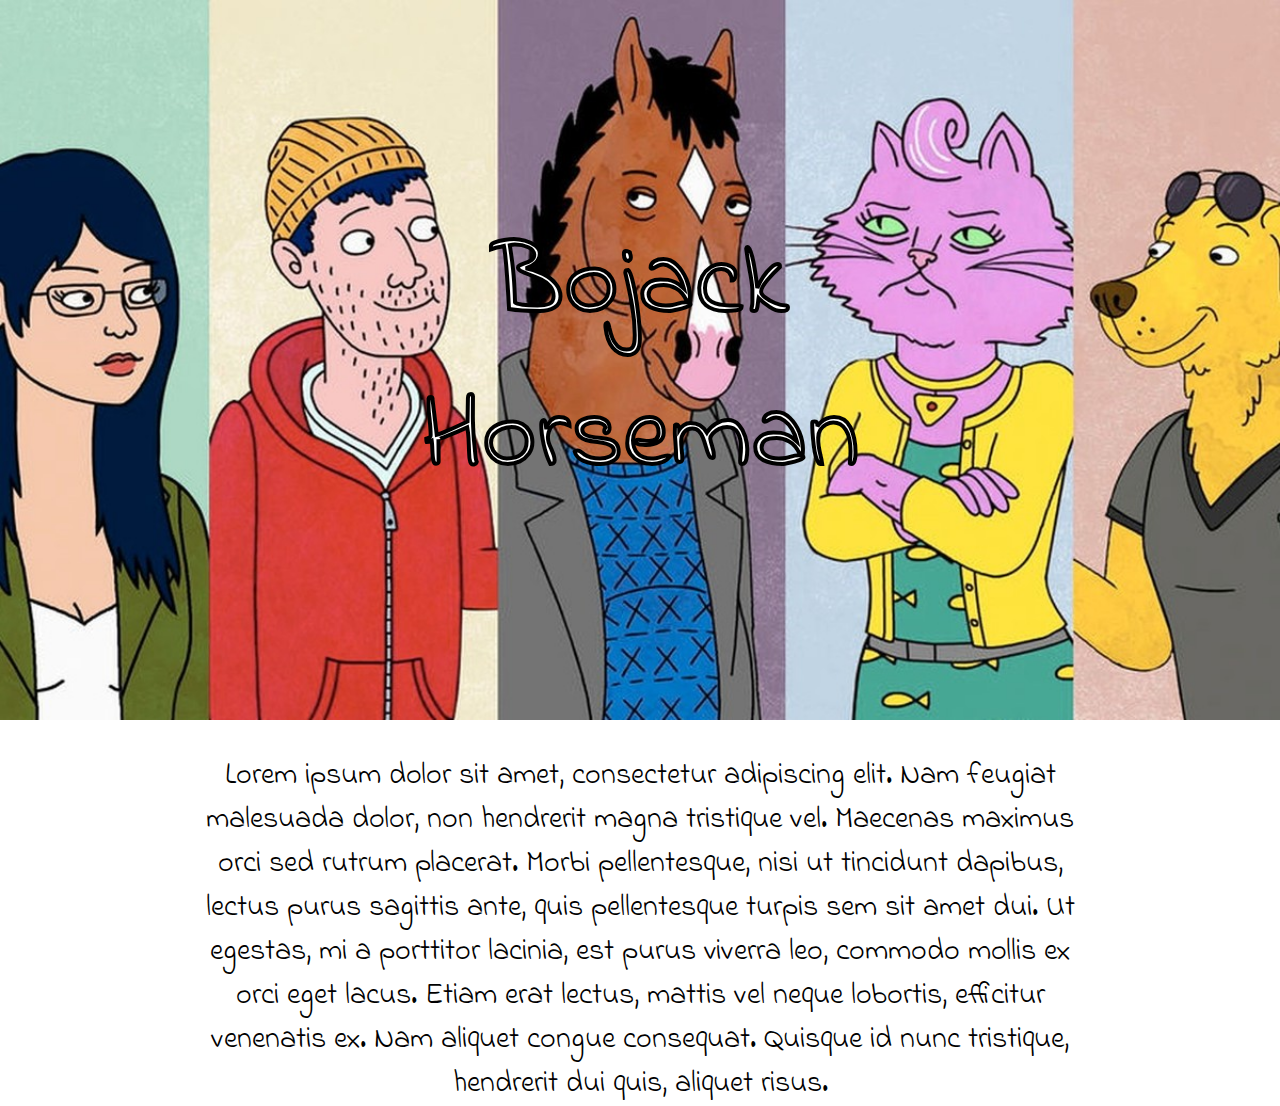
==== index.html @ 849769b9 "mobile version of intro" ====
<!DOCTYPE html>
<html lang="en">
  <head>
    <meta charset="UTF-8" />
    <meta http-equiv="X-UA-Compatible" content="IE=edge" />
    <meta name="viewport" content="width=device-width, initial-scale=1.0" />
    <link rel="stylesheet" href="style.css" />
    <title>Bojack Horseman</title>
    <link rel="preconnect" href="https://fonts.gstatic.com" />
    <link
      href="https://fonts.googleapis.com/css2?family=Indie+Flower&display=swap"
      rel="stylesheet"
    />
  </head>
  <body>
    <div class="container">
      <img class="coverbig" src="svi.jpg" alt="" />
      <div class="centered">Bojack Horseman</div>
    </div>

    <div class="introtext">
      Lorem ipsum dolor sit amet, consectetur adipiscing elit. Nam feugiat
      malesuada dolor, non hendrerit magna tristique vel. Maecenas maximus orci
      sed rutrum placerat. Morbi pellentesque, nisi ut tincidunt dapibus, lectus
      purus sagittis ante, quis pellentesque turpis sem sit amet dui. Ut
      egestas, mi a porttitor lacinia, est purus viverra leo, commodo mollis ex
      orci eget lacus. Etiam erat lectus, mattis vel neque lobortis, efficitur
      venenatis ex. Nam aliquet congue consequat. Quisque id nunc tristique,
      hendrerit dui quis, aliquet risus.
    </div>
  </body>
</html>
---- style.css ----
body {
  margin: 0;
  padding: 0;
}
.coverbig {
  width: 100%;
}
.container {
  position: relative;
  text-align: center;
  color: white;
}

.centered {
  position: absolute;
  top: 50%;
  left: 50%;
  transform: translate(-50%, -50%);
  font-family: Indie Flower;
  font-size: 105px;
  -webkit-text-stroke: 4px black;
}

.introtext {
  font-family: Indie Flower;
  font-size: 30px;
  text-align: center;
  width: 900px;
  margin:auto;
  margin-top: 30px;
}
@media (max-width: 450px) {
  .centered {
    font-size: 50px;
    -webkit-text-stroke: 2px black;
  }
  .introtext {
    width:auto; 
    font-size: 20px;
    padding: 0px 20px;
    
  }
}
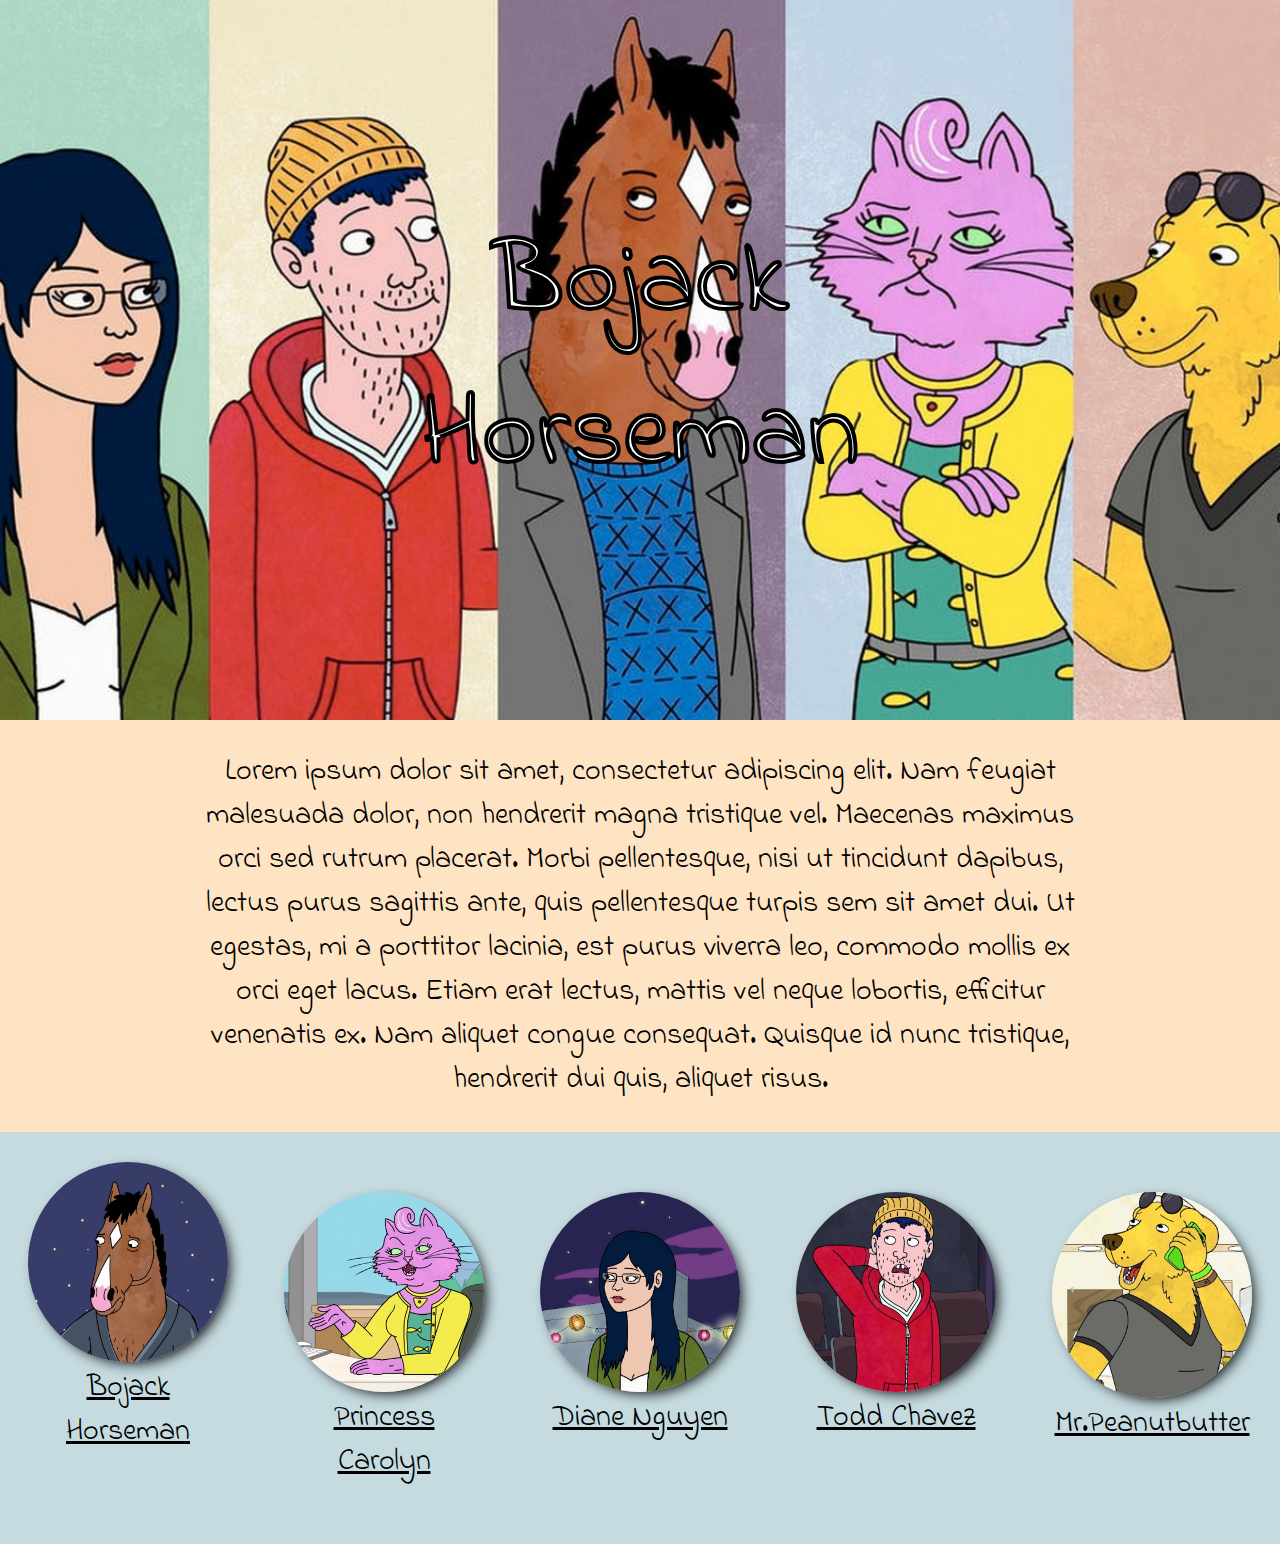
==== commit ca05bb4b: "characters" ====
--- a/index.html
+++ b/index.html
@@ -17,16 +17,53 @@
       <img class="coverbig" src="svi.jpg" alt="" />
       <div class="centered">Bojack Horseman</div>
     </div>
+    <div class="introcontainer">
+      <div class="introtext">
+        Lorem ipsum dolor sit amet, consectetur adipiscing elit. Nam feugiat
+        malesuada dolor, non hendrerit magna tristique vel. Maecenas maximus
+        orci sed rutrum placerat. Morbi pellentesque, nisi ut tincidunt dapibus,
+        lectus purus sagittis ante, quis pellentesque turpis sem sit amet dui.
+        Ut egestas, mi a porttitor lacinia, est purus viverra leo, commodo
+        mollis ex orci eget lacus. Etiam erat lectus, mattis vel neque lobortis,
+        efficitur venenatis ex. Nam aliquet congue consequat. Quisque id nunc
+        tristique, hendrerit dui quis, aliquet risus.
+      </div>
+    </div>
+    <div class="charactercontainer">
+      <div style="width: 200px">
+        <img src="Bojack1.jpg" alt="" class="characterphoto" />
+        <div class="charactername">
+          <a href="Bojack.html">Bojack Horseman</a>
+        </div>
+      </div>
 
-    <div class="introtext">
-      Lorem ipsum dolor sit amet, consectetur adipiscing elit. Nam feugiat
-      malesuada dolor, non hendrerit magna tristique vel. Maecenas maximus orci
-      sed rutrum placerat. Morbi pellentesque, nisi ut tincidunt dapibus, lectus
-      purus sagittis ante, quis pellentesque turpis sem sit amet dui. Ut
-      egestas, mi a porttitor lacinia, est purus viverra leo, commodo mollis ex
-      orci eget lacus. Etiam erat lectus, mattis vel neque lobortis, efficitur
-      venenatis ex. Nam aliquet congue consequat. Quisque id nunc tristique,
-      hendrerit dui quis, aliquet risus.
+      <div class="character">
+        <img src="PrincessCarolyn1.png" alt="" class="characterphoto" />
+        <div class="charactername">
+          <a href="PrincessCarolyn.html">Princess Carolyn</a>
+        </div>
+      </div>
+
+  <div class="character">
+        <img src="Diane1.jpg" alt="" class="characterphoto" />
+        <div class="charactername">
+          <a href="Diane.html">Diane Nguyen</a>
+        </div>
+      </div>
+
+      <div class="character" >
+        <img src="Todd1.webp" alt="" class="characterphoto" />
+        <div class="charactername">
+          <a href="Todd.html">Todd Chavez</a>
+        </div>
+      </div>
+
+      <div class="character">
+        <img src="MrPeanutbutter1.png" alt="" class="characterphoto" />
+        <div class="charactername">
+          <a href="MrPeanutbutter.html">Mr.Peanutbutter</a>
+        </div>
+      </div>
     </div>
   </body>
 </html>
--- a/style.css
+++ b/style.css
@@ -4,6 +4,7 @@
 }
 .coverbig {
   width: 100%;
+  display: block;
 }
 .container {
   position: relative;
@@ -26,18 +27,57 @@
   font-size: 30px;
   text-align: center;
   width: 900px;
-  margin:auto;
-  margin-top: 30px;
+  margin: auto;
+  padding: 30px 20px;
+ 
 }
+
+.characterphoto {
+  width: 200px;
+  border-radius: 50%;
+  box-shadow: 5px 5px 14px -4px #000000;
+}
+
+.charactercontainer {
+  display: flex;
+  flex-direction: row;
+  justify-content: space-around;
+  padding: 30px 0px;
+  background-color: #c5dbe0;
+}
+
+.charactername {
+  text-align: center;
+}
+
+.introcontainer {
+  display: flex;
+  background-color: bisque;
+}
+
+.character {
+  padding:30px 0px;
+  width: 200px;
+}
+
+a {
+  color: black;
+  font-family: Indie Flower;
+  font-size: 30px;
+}
+
 @media (max-width: 450px) {
   .centered {
     font-size: 50px;
     -webkit-text-stroke: 2px black;
   }
   .introtext {
-    width:auto; 
+    width: auto;
     font-size: 20px;
-    padding: 0px 20px;
-    
   }
-}+
+  .charactercontainer {
+    flex-direction: column;
+    align-items: center;
+  }
+}
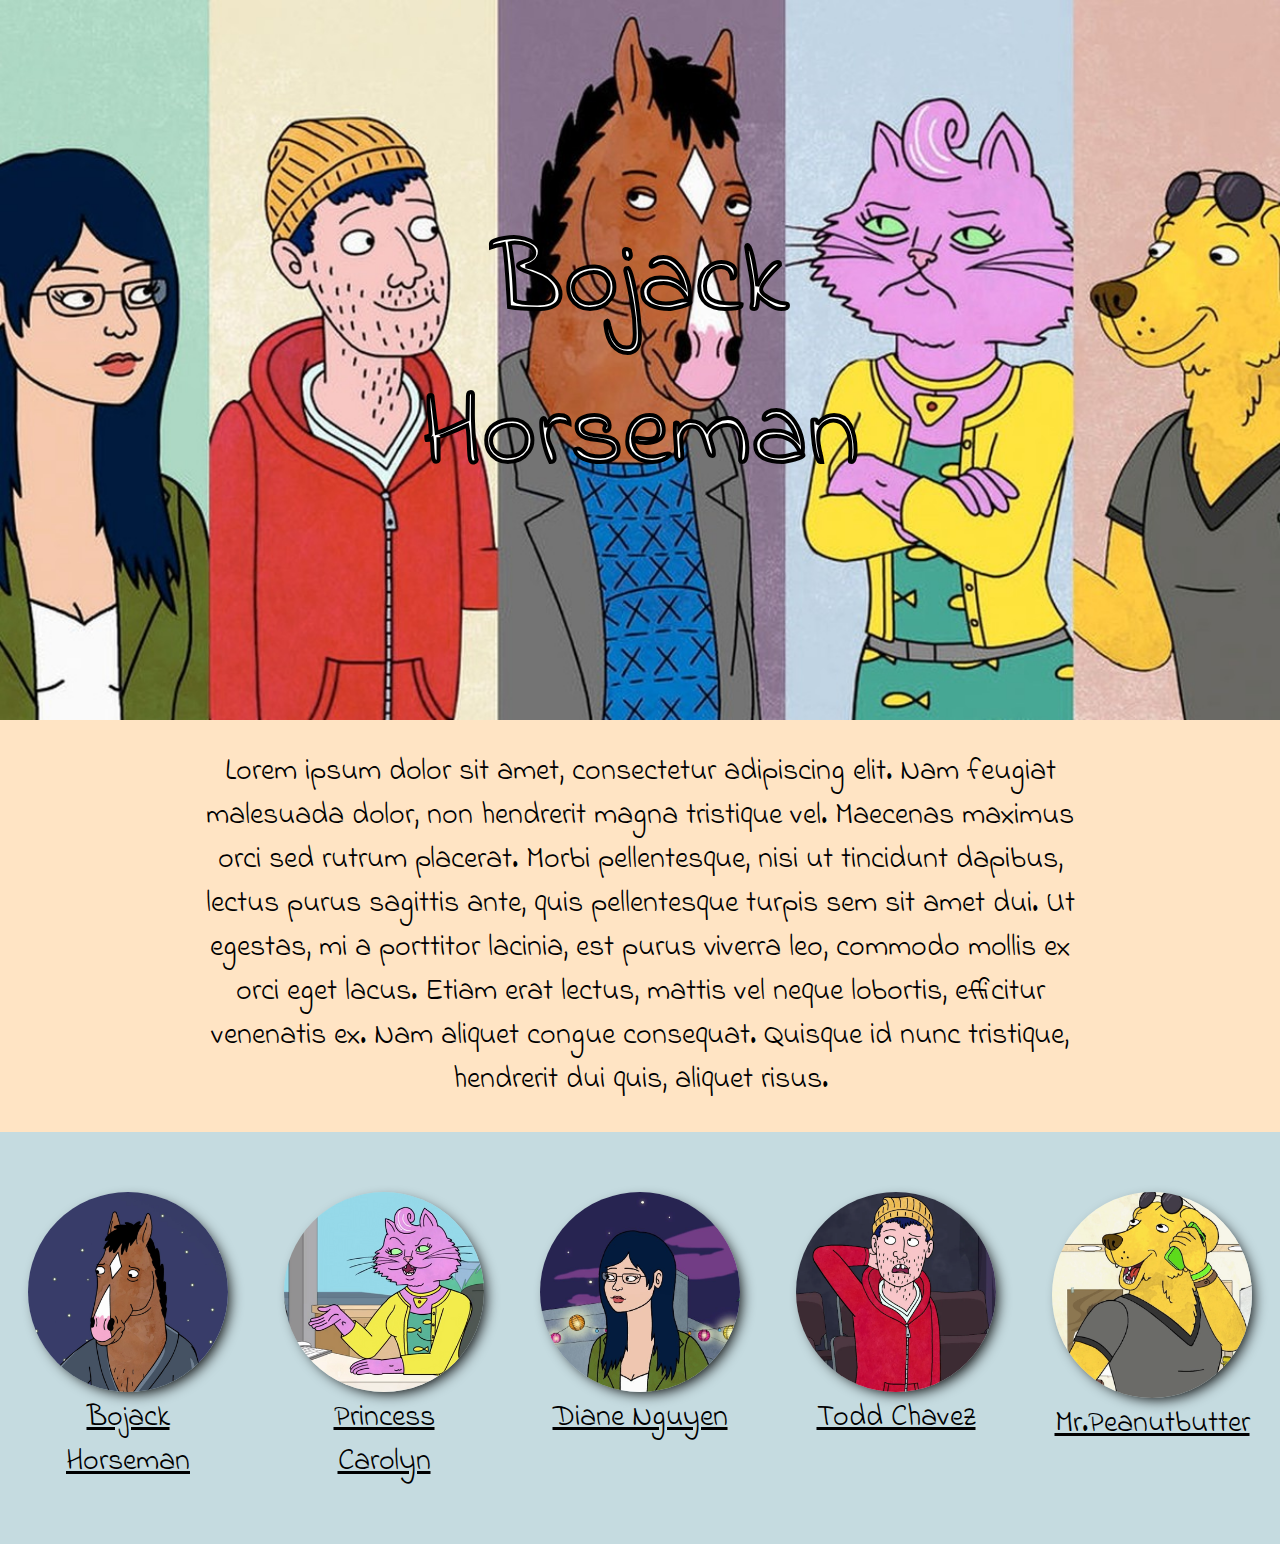
==== commit 312ce062: "fix stupid" ====
--- a/index.html
+++ b/index.html
@@ -30,7 +30,7 @@
       </div>
     </div>
     <div class="charactercontainer">
-      <div style="width: 200px">
+      <div class="character">
         <img src="Bojack1.jpg" alt="" class="characterphoto" />
         <div class="charactername">
           <a href="Bojack.html">Bojack Horseman</a>
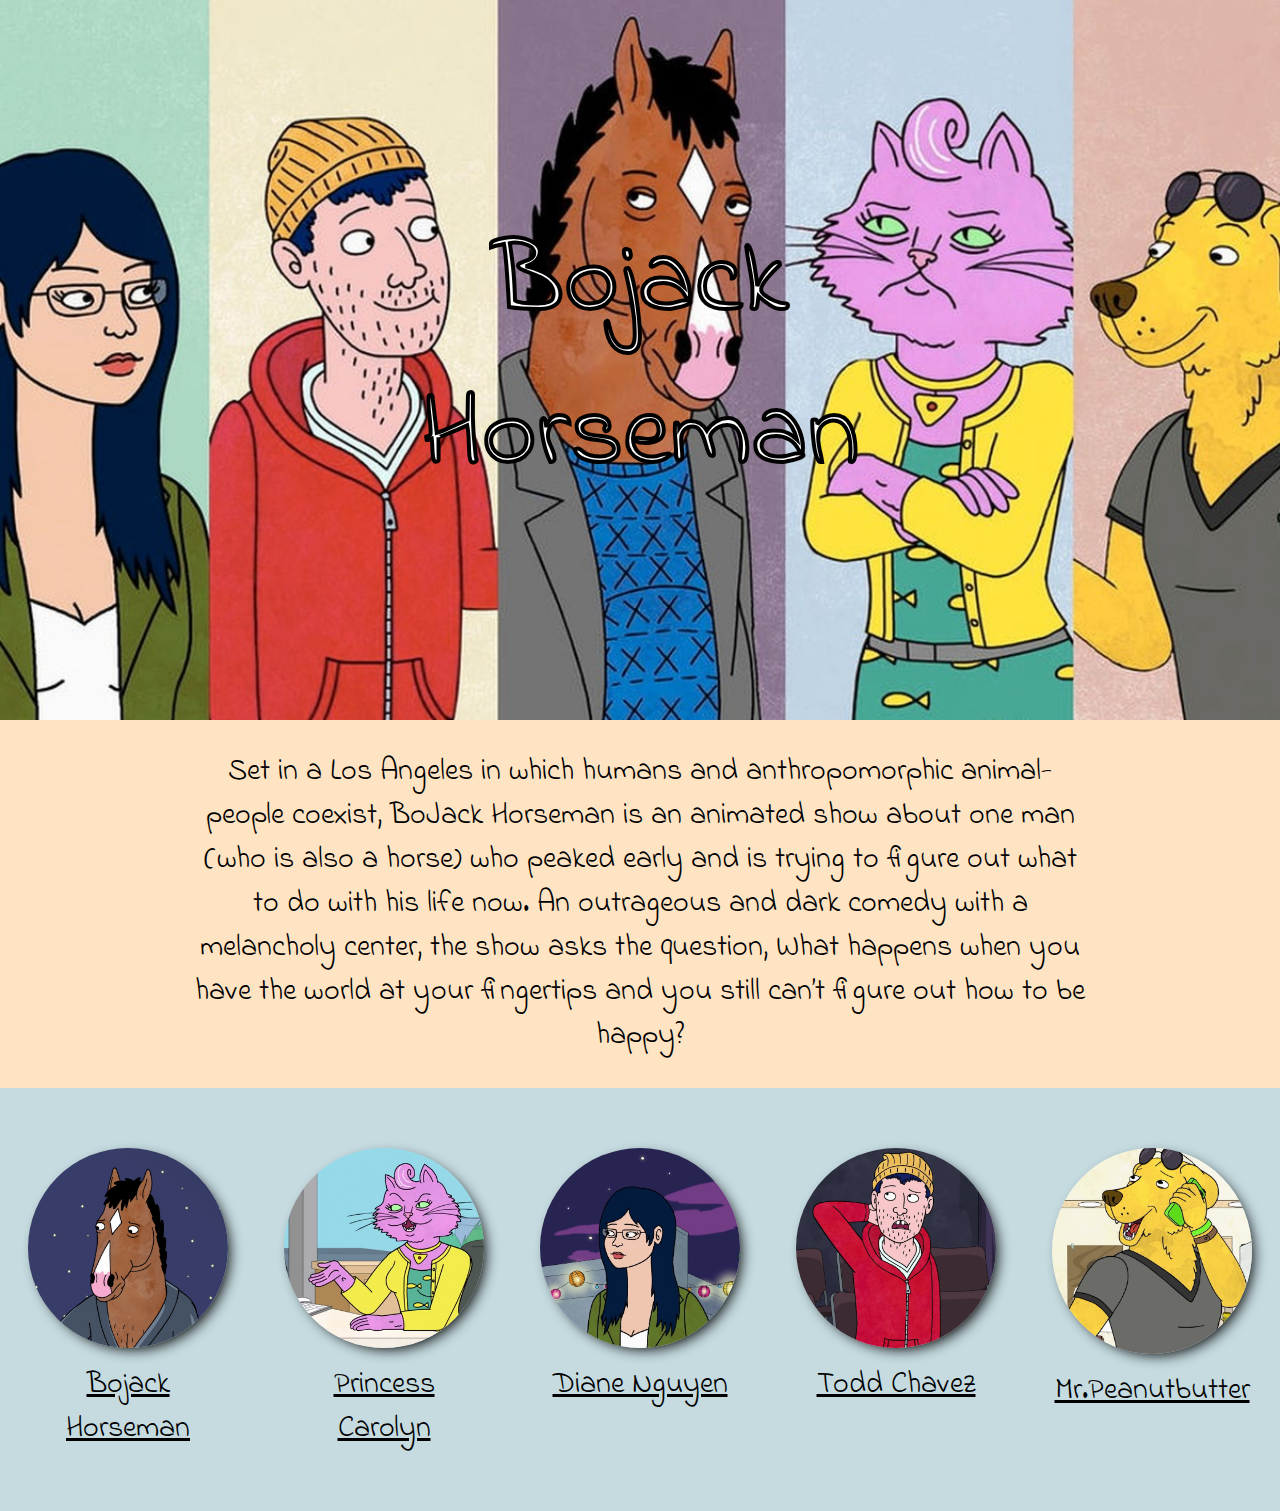
==== commit 75f26eff: "ch html, bojack html" ====
--- a/index.html
+++ b/index.html
@@ -19,47 +19,55 @@
     </div>
     <div class="introcontainer">
       <div class="introtext">
-        Lorem ipsum dolor sit amet, consectetur adipiscing elit. Nam feugiat
-        malesuada dolor, non hendrerit magna tristique vel. Maecenas maximus
-        orci sed rutrum placerat. Morbi pellentesque, nisi ut tincidunt dapibus,
-        lectus purus sagittis ante, quis pellentesque turpis sem sit amet dui.
-        Ut egestas, mi a porttitor lacinia, est purus viverra leo, commodo
-        mollis ex orci eget lacus. Etiam erat lectus, mattis vel neque lobortis,
-        efficitur venenatis ex. Nam aliquet congue consequat. Quisque id nunc
-        tristique, hendrerit dui quis, aliquet risus.
+        Set in a Los Angeles in which humans and anthropomorphic animal-people
+        coexist, BoJack Horseman is an animated show about one man (who is also
+        a horse) who peaked early and is trying to figure out what to do with
+        his life now. An outrageous and dark comedy with a melancholy center,
+        the show asks the question, What happens when you have the world at your
+        fingertips and you still can’t figure out how to be happy?
       </div>
     </div>
     <div class="charactercontainer">
       <div class="character">
-        <img src="Bojack1.jpg" alt="" class="characterphoto" />
+        <a href="Bojack.html"
+          ><img src="Bojack1.jpg" alt="" class="characterphoto"
+        /></a>
         <div class="charactername">
           <a href="Bojack.html">Bojack Horseman</a>
         </div>
       </div>
 
       <div class="character">
-        <img src="PrincessCarolyn1.png" alt="" class="characterphoto" />
+        <a href="PrincessCarolyn.html"
+          ><img src="PrincessCarolyn1.png" alt="" class="characterphoto"
+        /></a>
         <div class="charactername">
           <a href="PrincessCarolyn.html">Princess Carolyn</a>
         </div>
       </div>
 
-  <div class="character">
-        <img src="Diane1.jpg" alt="" class="characterphoto" />
+      <div class="character">
+        <a href="Diane.html">
+          <img src="Diane1.jpg" alt="" class="characterphoto"
+        /></a>
         <div class="charactername">
           <a href="Diane.html">Diane Nguyen</a>
         </div>
       </div>
 
-      <div class="character" >
-        <img src="Todd1.webp" alt="" class="characterphoto" />
+      <div class="character">
+        <a href="Todd.html"
+          ><img src="Todd1.webp" alt="" class="characterphoto"
+        /></a>
         <div class="charactername">
           <a href="Todd.html">Todd Chavez</a>
         </div>
       </div>
 
       <div class="character">
-        <img src="MrPeanutbutter1.png" alt="" class="characterphoto" />
+        <a href="MrPeanutbutter.html">
+          <img src="MrPeanutbutter1.png" alt="" class="characterphoto"
+        /></a>
         <div class="charactername">
           <a href="MrPeanutbutter.html">Mr.Peanutbutter</a>
         </div>
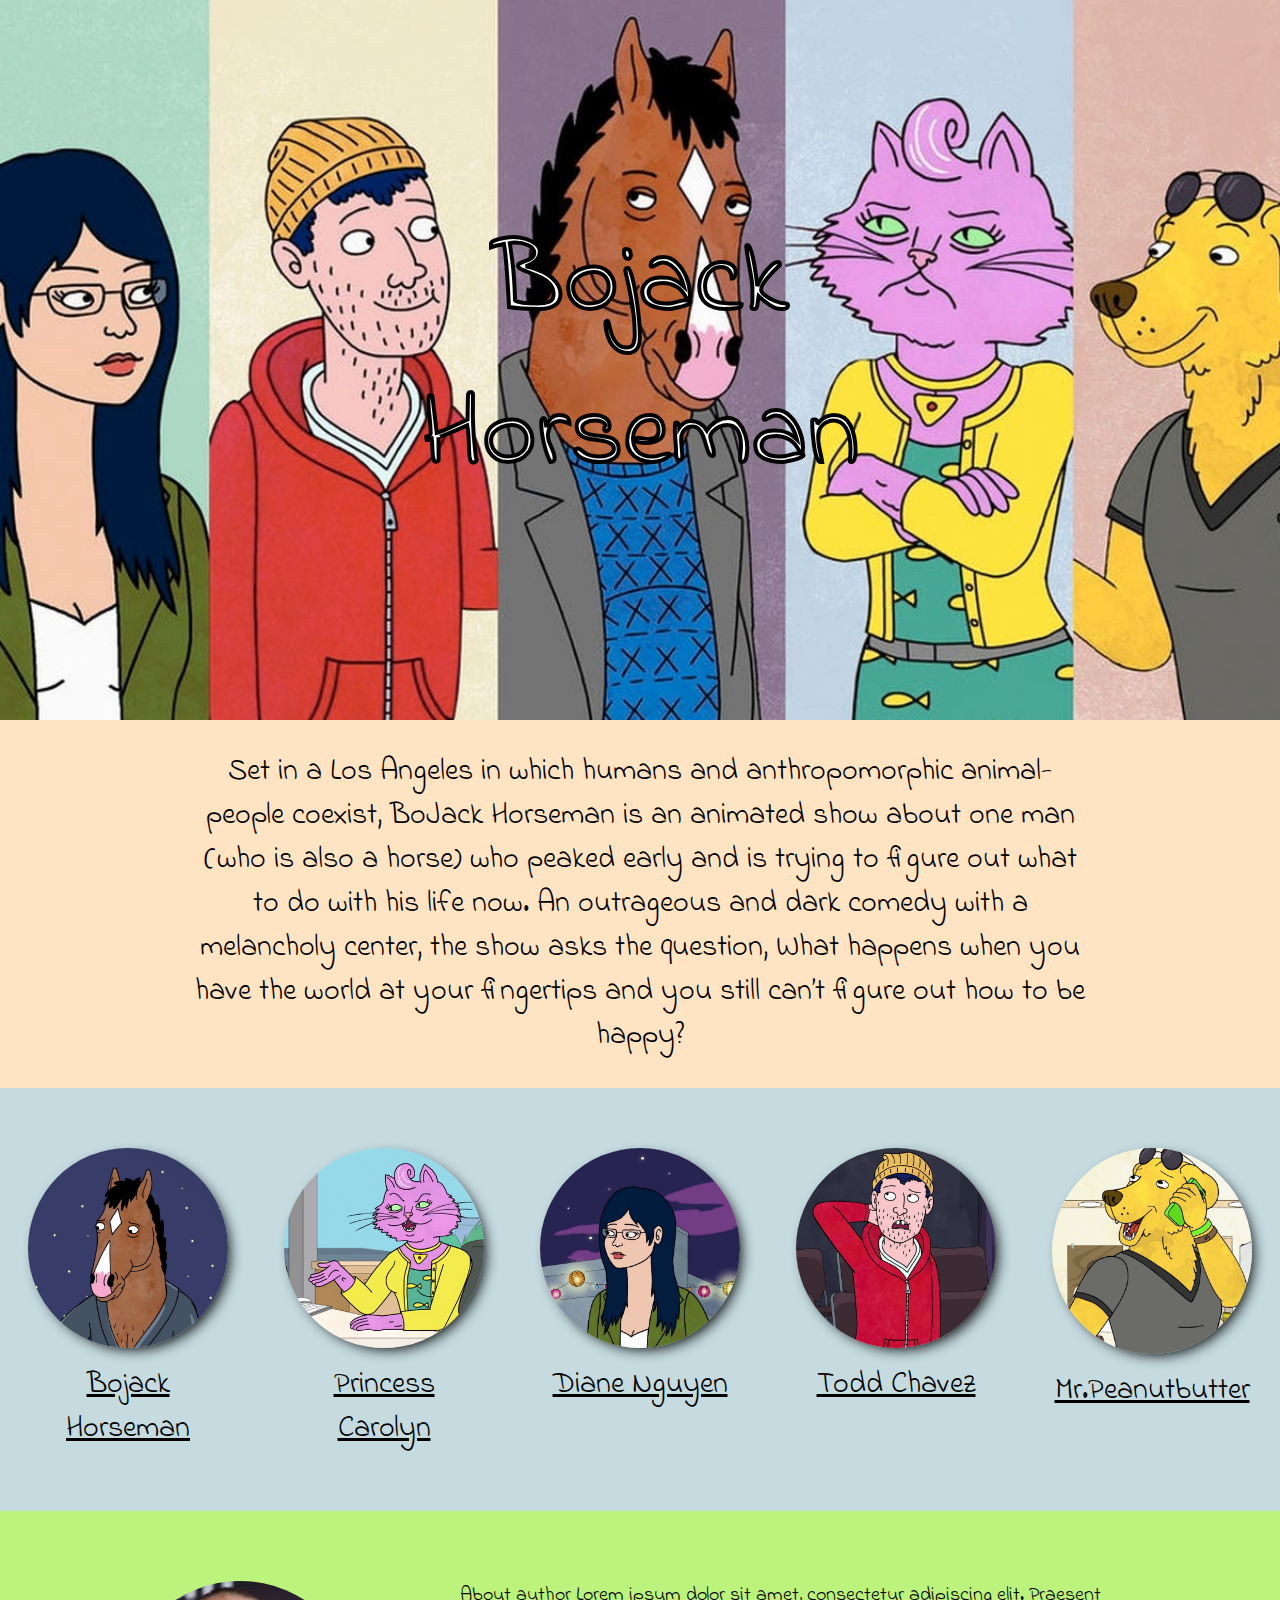
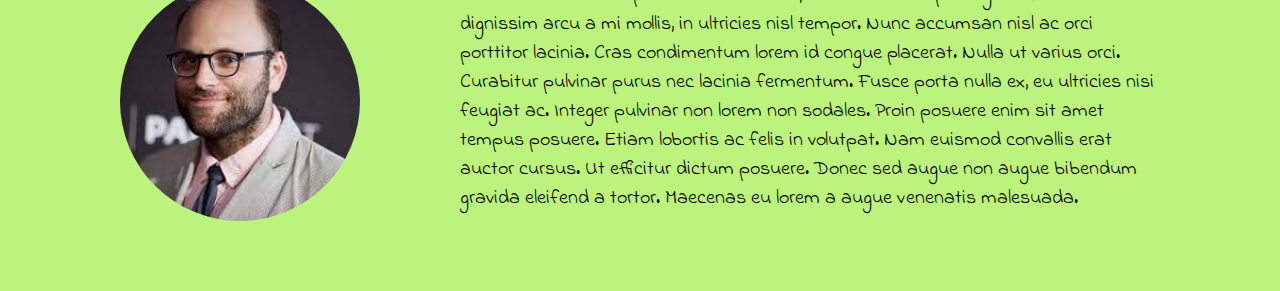
==== commit eff0e596: "author al krticno zasad" ====
--- a/index.html
+++ b/index.html
@@ -29,12 +29,10 @@
     </div>
     <div class="charactercontainer">
       <div class="character">
-        <a href="Bojack.html"
-          ><img src="Bojack1.jpg" alt="" class="characterphoto"
-        /></a>
-        <div class="charactername">
-          <a href="Bojack.html">Bojack Horseman</a>
-        </div>
+        <a href="Bojack.html">
+          <img src="Bojack1.jpg" alt="" class="characterphoto" />
+          <div class="charactername">Bojack Horseman</div>
+        </a>
       </div>
 
       <div class="character">
@@ -65,12 +63,27 @@
       </div>
 
       <div class="character">
-        <a href="MrPeanutbutter.html">
+        <a href="Mr.Peanutbutter.html">
           <img src="MrPeanutbutter1.png" alt="" class="characterphoto"
         /></a>
         <div class="charactername">
-          <a href="MrPeanutbutter.html">Mr.Peanutbutter</a>
+          <a href="Mr.Peanutbutter.html">Mr.Peanutbutter</a>
         </div>
+      </div>
+    </div>
+    <div class="aboutauthorcontainer">
+      <img src="author.jpg" class="aboutauthorimage" alt="" />
+      <div class="aboutauthortxt">
+        About author 
+        Lorem ipsum dolor sit amet, consectetur adipiscing elit. Praesent
+        dignissim arcu a mi mollis, in ultricies nisl tempor. Nunc accumsan nisl
+        ac orci porttitor lacinia. Cras condimentum lorem id congue placerat.
+        Nulla ut varius orci. Curabitur pulvinar purus nec lacinia fermentum.
+        Fusce porta nulla ex, eu ultricies nisi feugiat ac. Integer pulvinar non
+        lorem non sodales. Proin posuere enim sit amet tempus posuere. Etiam
+        lobortis ac felis in volutpat. Nam euismod convallis erat auctor cursus.
+        Ut efficitur dictum posuere. Donec sed augue non augue bibendum gravida
+        eleifend a tortor. Maecenas eu lorem a augue venenatis malesuada.
       </div>
     </div>
   </body>
--- a/style.css
+++ b/style.css
@@ -29,7 +29,6 @@
   width: 900px;
   margin: auto;
   padding: 30px 20px;
- 
 }
 
 .characterphoto {
@@ -56,7 +55,7 @@
 }
 
 .character {
-  padding:30px 0px;
+  padding: 30px 0px;
   width: 200px;
 }
 
@@ -64,6 +63,24 @@
   color: black;
   font-family: Indie Flower;
   font-size: 30px;
+}
+
+.aboutauthorcontainer {
+  background-color: #bcf37c;
+  display: flex;
+  justify-content:space-around;
+  padding: 70px;
+}
+
+.aboutauthorimage {
+  border-radius: 50%;
+  width:240px;
+}
+
+.aboutauthortxt {
+  width: 700px;
+  font-family: Indie Flower;
+  font-size: 20px;
 }
 
 @media (max-width: 450px) {
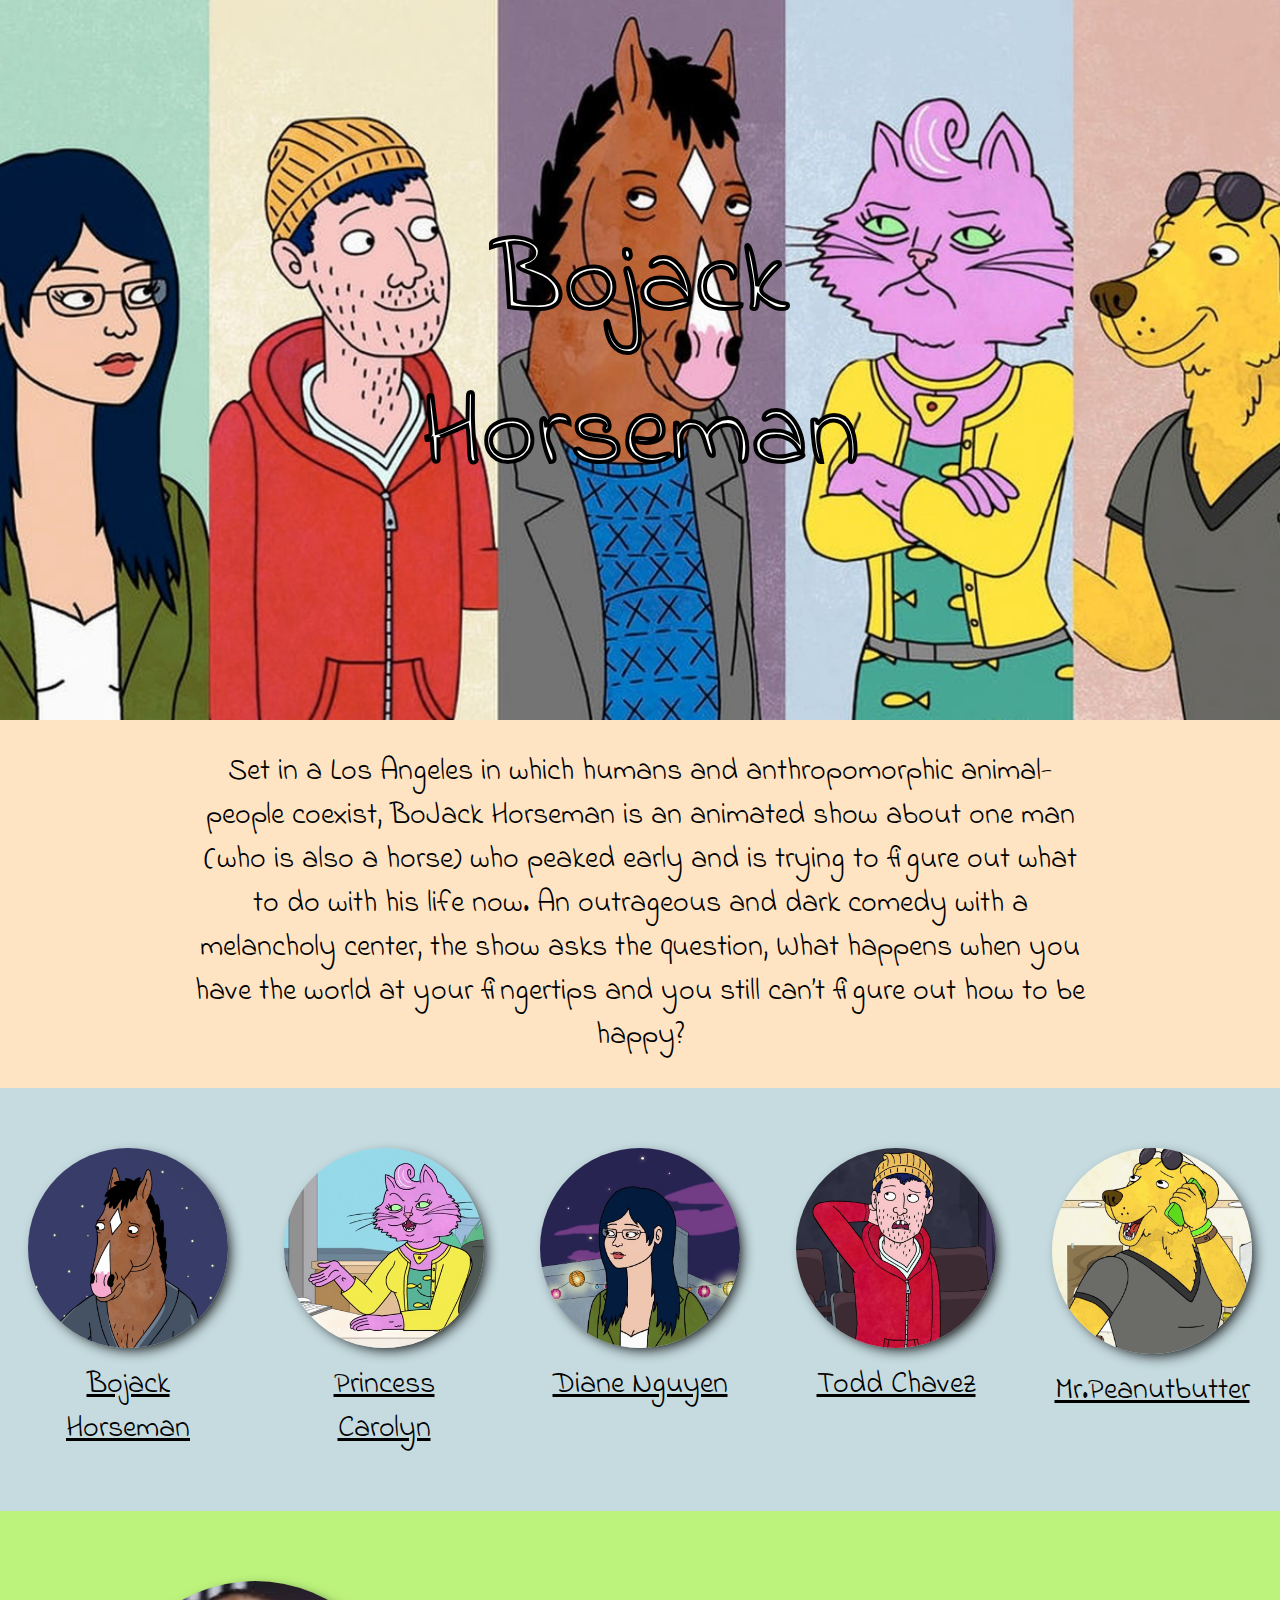
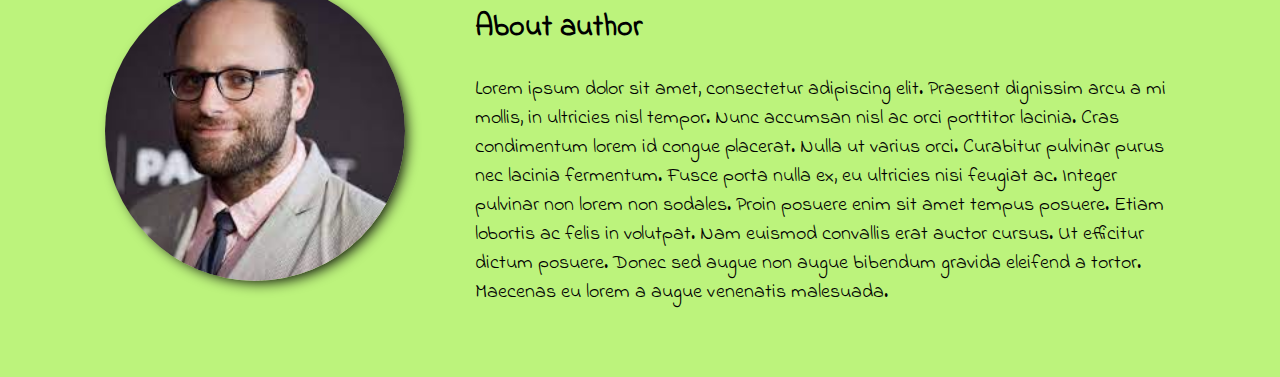
==== commit bfb12963: "malo manje kriticno za autora al mobilni nacin kaos" ====
--- a/index.html
+++ b/index.html
@@ -74,7 +74,7 @@
     <div class="aboutauthorcontainer">
       <img src="author.jpg" class="aboutauthorimage" alt="" />
       <div class="aboutauthortxt">
-        About author 
+        <h2 style="font-size: 30px;"> About author </h2>
         Lorem ipsum dolor sit amet, consectetur adipiscing elit. Praesent
         dignissim arcu a mi mollis, in ultricies nisl tempor. Nunc accumsan nisl
         ac orci porttitor lacinia. Cras condimentum lorem id congue placerat.
--- a/style.css
+++ b/style.css
@@ -74,14 +74,19 @@
 
 .aboutauthorimage {
   border-radius: 50%;
-  width:240px;
+  width: 300px;
+  height: 300px;
+  box-shadow: 5px 5px 14px -4px #000000;
 }
+
 
 .aboutauthortxt {
   width: 700px;
   font-family: Indie Flower;
   font-size: 20px;
+  justify-content: space-around;
 }
+
 
 @media (max-width: 450px) {
   .centered {
